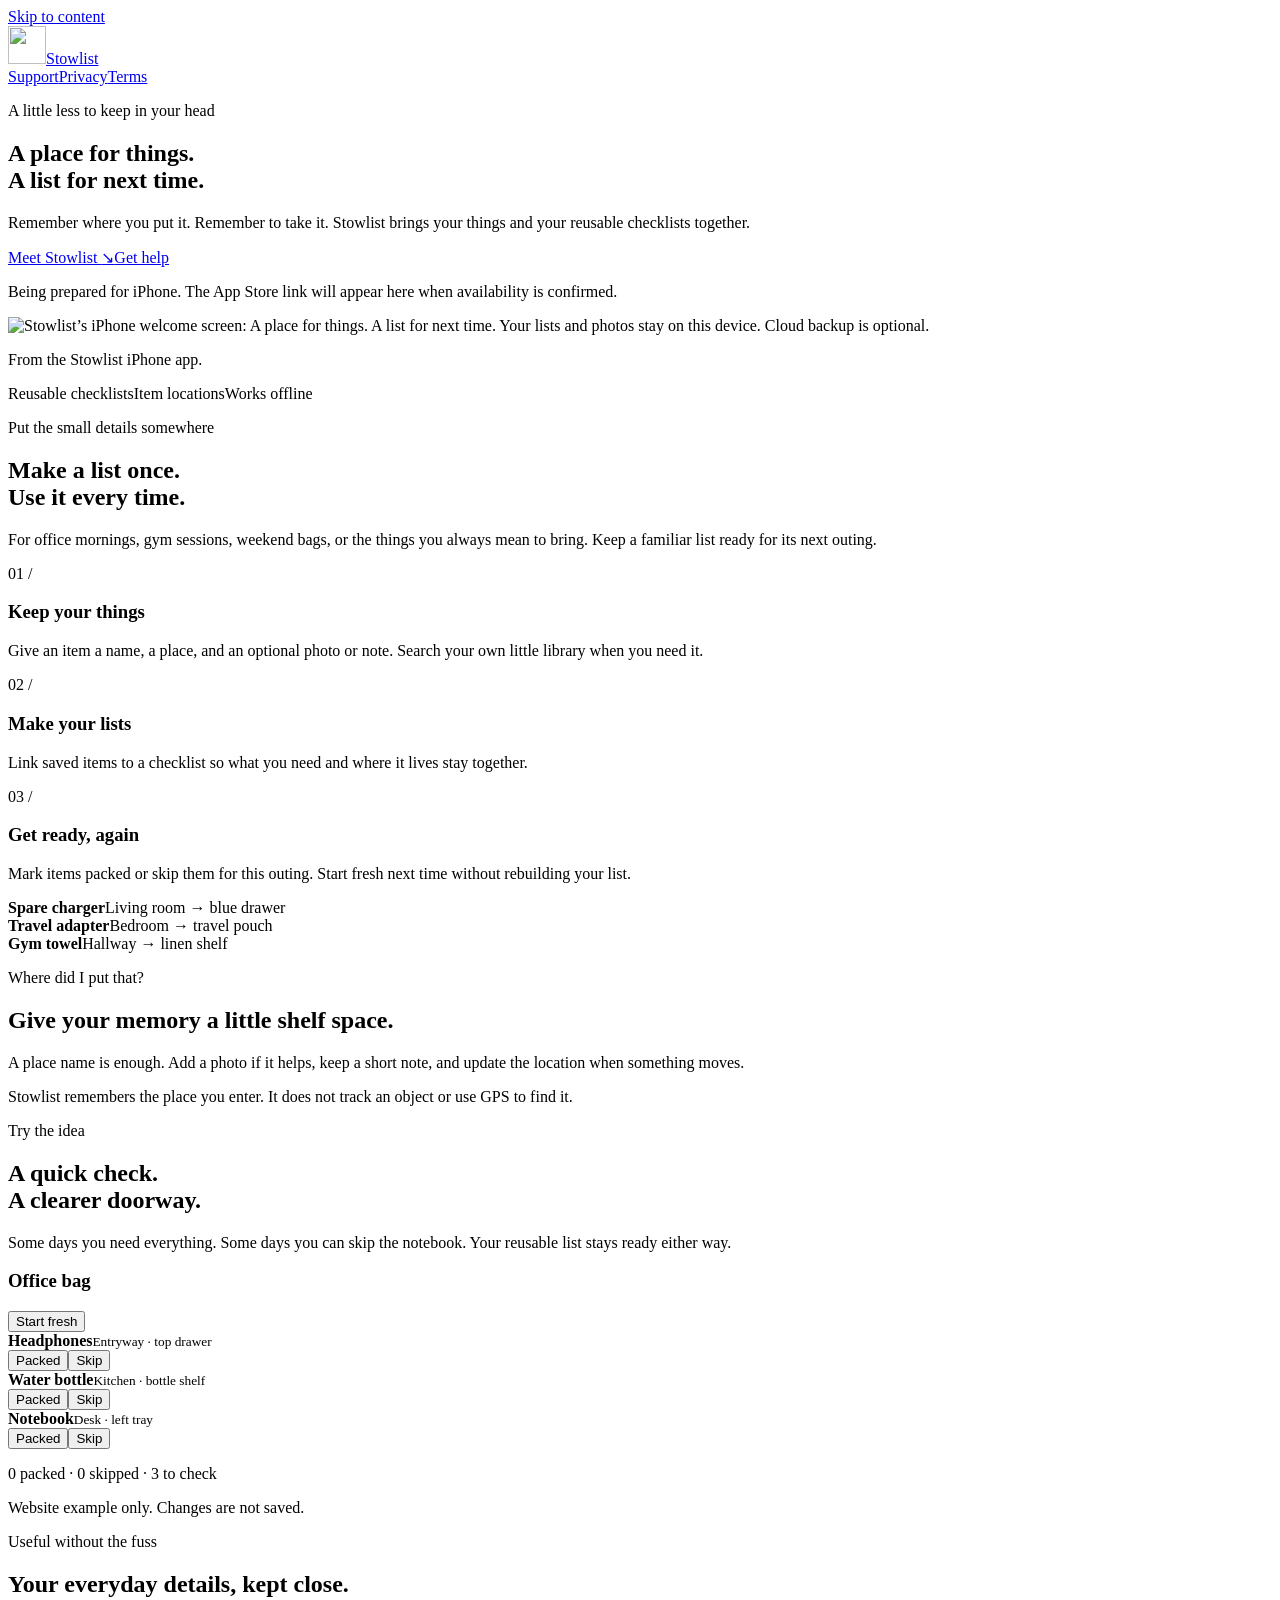
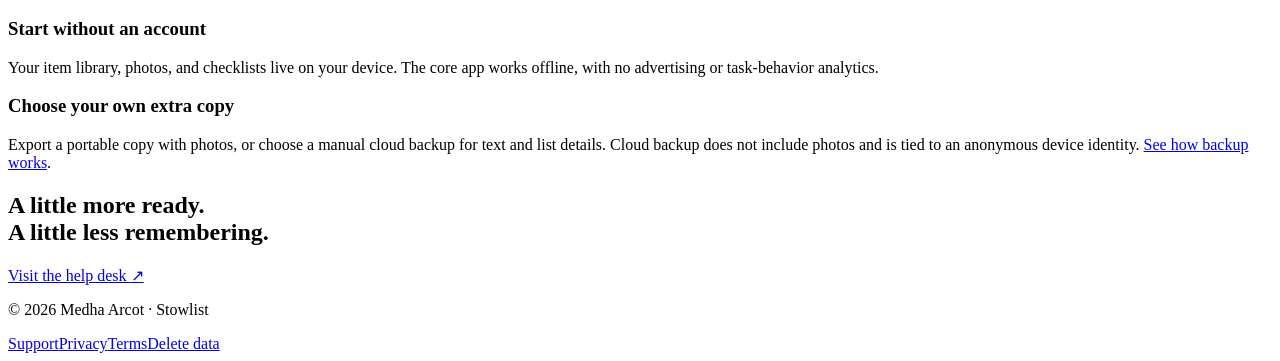
==== index.html @ 293192d2 "Publish Stowlist website root" ====
<!doctype html>
<html lang="en"><head><meta charset="utf-8"><meta name="viewport" content="width=device-width,initial-scale=1"><meta name="theme-color" content="#f6f5ec"><title>Stowlist · A place for things. A list for next time.</title><meta name="description" content="Remember where you put things and what to take next time. Stowlist connects a personal item library with reusable checklists for everyday outings."><link rel="canonical" href="https://vadirajmkulkarni.github.io/stowlist-site/"><meta property="og:title" content="Stowlist · A place for things. A list for next time."><meta property="og:description" content="Your things, their places, and the lists that get you ready."><meta property="og:type" content="website"><meta property="og:url" content="https://vadirajmkulkarni.github.io/stowlist-site/"><link rel="icon" type="image/png" href="assets/stowlist-icon.png"><link rel="stylesheet" href="assets/site.css"><script defer src="assets/demo.js"></script></head>
<body><a class="skip" href="#main">Skip to content</a><div class="shell"><header class="header"><a class="brand" href="./" aria-label="Stowlist home"><img src="assets/stowlist-icon.png" alt="" width="38" height="38">Stowlist</a><nav aria-label="Main navigation"><a href="support/">Support</a><a href="privacy/">Privacy</a><a href="terms/">Terms</a></nav></header>
<main id="main">
<section class="hero" aria-labelledby="hero-title"><div><p class="eyebrow">A little less to keep in your head</p><h1 id="hero-title">A place for things.<br>A list for next time.</h1><p class="lead">Remember where you put it. Remember to take it. Stowlist brings your things and your reusable checklists together.</p><div class="actions"><a class="button" href="#how-it-works">Meet Stowlist <span aria-hidden="true">↘</span></a><a class="text-link" href="support/">Get help</a></div><p class="status">Being prepared for iPhone. The App Store link will appear here when availability is confirmed.</p></div>
<div class="hero-art"><img class="native-preview" src="assets/iphone-welcome.png" alt="Stowlist’s iPhone welcome screen: A place for things. A list for next time. Your lists and photos stay on this device. Cloud backup is optional." width="1206" height="2622"><p class="art-caption">From the Stowlist iPhone app.</p></div></section>
<div class="kicker-band" aria-label="Core features"><span><i class="dot" aria-hidden="true"></i>Reusable checklists</span><span><i class="dot" aria-hidden="true"></i>Item locations</span><span><i class="dot" aria-hidden="true"></i>Works offline</span></div>
<section id="how-it-works" class="section" aria-labelledby="how-title"><div class="section-heading"><div><p class="eyebrow">Put the small details somewhere</p><h2 id="how-title">Make a list once.<br>Use it every time.</h2></div><p>For office mornings, gym sessions, weekend bags, or the things you always mean to bring. Keep a familiar list ready for its next outing.</p></div><div class="steps"><article class="step"><span class="number">01 /</span><h3>Keep your things</h3><p>Give an item a name, a place, and an optional photo or note. Search your own little library when you need it.</p></article><article class="step"><span class="number">02 /</span><h3>Make your lists</h3><p>Link saved items to a checklist so what you need and where it lives stay together.</p></article><article class="step"><span class="number">03 /</span><h3>Get ready, again</h3><p>Mark items packed or skip them for this outing. Start fresh next time without rebuilding your list.</p></article></div></section>
<section class="section feature-split" aria-labelledby="places-title"><div class="place-scene" aria-label="Example item locations"><div class="place-tag"><strong>Spare charger</strong><span>Living room → blue drawer</span></div><div class="place-tag"><strong>Travel adapter</strong><span>Bedroom → travel pouch</span></div><div class="place-tag"><strong>Gym towel</strong><span>Hallway → linen shelf</span></div></div><div class="feature-copy"><p class="eyebrow">Where did I put that?</p><h2 id="places-title">Give your memory a little shelf space.</h2><p>A place name is enough. Add a photo if it helps, keep a short note, and update the location when something moves.</p><p class="small">Stowlist remembers the place you enter. It does not track an object or use GPS to find it.</p></div></section>
<section class="section" aria-labelledby="demo-title"><div class="demo-section"><div><p class="eyebrow">Try the idea</p><h2 id="demo-title">A quick check.<br>A clearer doorway.</h2><p>Some days you need everything. Some days you can skip the notebook. Your reusable list stays ready either way.</p></div><div class="demo" data-demo><div class="demo-head"><h3>Office bag</h3><button class="reset" data-reset type="button">Start fresh</button></div><div class="demo-row" data-demo-row><div class="demo-item"><strong>Headphones</strong><small>Entryway · top drawer</small></div><div class="demo-controls" role="group" aria-label="Headphones"><button type="button" data-choice="packed" aria-pressed="false">Packed</button><button type="button" data-choice="skip" aria-pressed="false">Skip</button></div></div><div class="demo-row" data-demo-row><div class="demo-item"><strong>Water bottle</strong><small>Kitchen · bottle shelf</small></div><div class="demo-controls" role="group" aria-label="Water bottle"><button type="button" data-choice="packed" aria-pressed="false">Packed</button><button type="button" data-choice="skip" aria-pressed="false">Skip</button></div></div><div class="demo-row" data-demo-row><div class="demo-item"><strong>Notebook</strong><small>Desk · left tray</small></div><div class="demo-controls" role="group" aria-label="Notebook"><button type="button" data-choice="packed" aria-pressed="false">Packed</button><button type="button" data-choice="skip" aria-pressed="false">Skip</button></div></div><p class="demo-count" data-demo-count aria-live="polite">0 packed · 0 skipped · 3 to check</p><p class="demo-note">Website example only. Changes are not saved.</p></div></div></section>
<section class="section" aria-labelledby="care-title"><div class="section-heading"><div><p class="eyebrow">Useful without the fuss</p><h2 id="care-title">Your everyday details, kept close.</h2></div></div><div class="care-grid"><article><h3>Start without an account</h3><p>Your item library, photos, and checklists live on your device. The core app works offline, with no advertising or task-behavior analytics.</p></article><article><h3>Choose your own extra copy</h3><p>Export a portable copy with photos, or choose a manual cloud backup for text and list details. Cloud backup does not include photos and is tied to an anonymous device identity. <a href="support/#backup">See how backup works</a>.</p></article></div></section>
<section class="end-note" aria-labelledby="end-title"><h2 id="end-title">A little more ready.<br>A little less remembering.</h2><a class="button" href="support/">Visit the help desk <span aria-hidden="true">↗</span></a></section>
</main><footer><p>© 2026 Medha Arcot · Stowlist</p><div class="footer-links"><a href="support/">Support</a><a href="privacy/">Privacy</a><a href="terms/">Terms</a><a href="delete-data/">Delete data</a></div></footer></div></body></html>
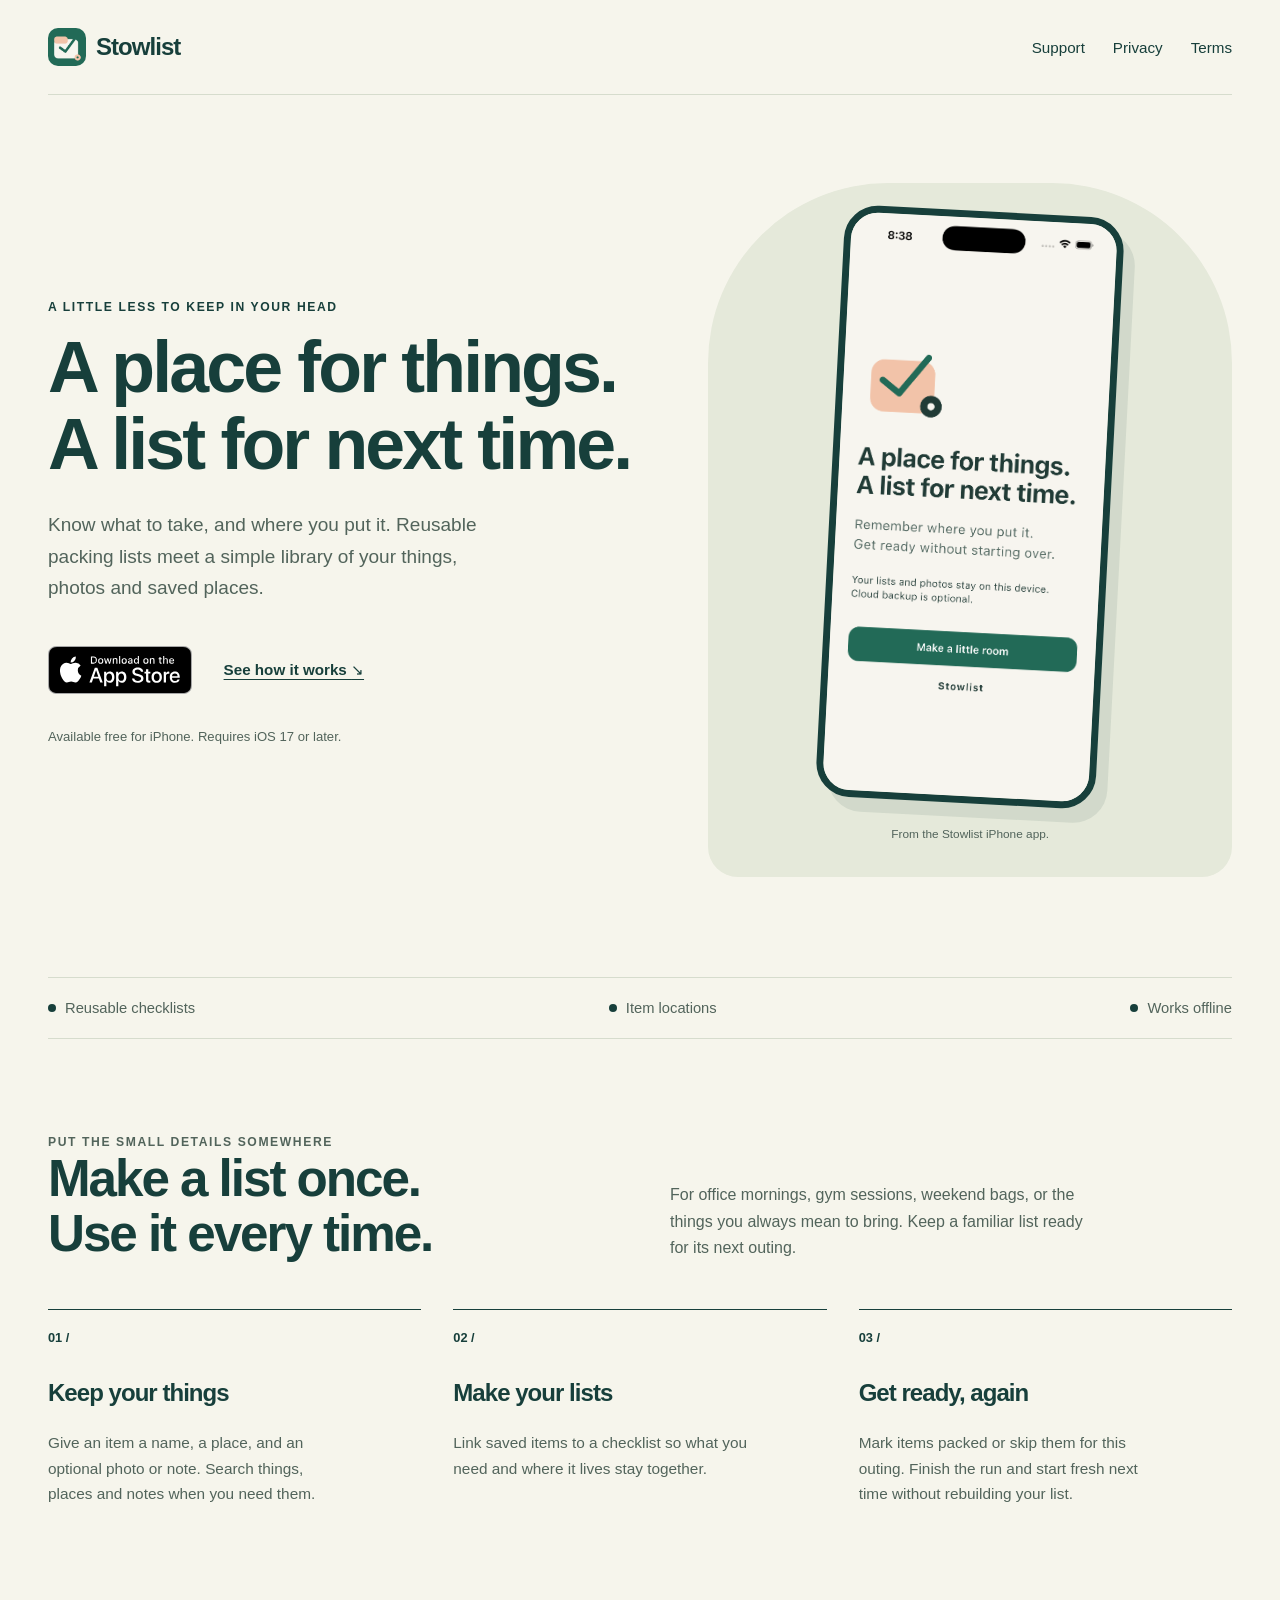
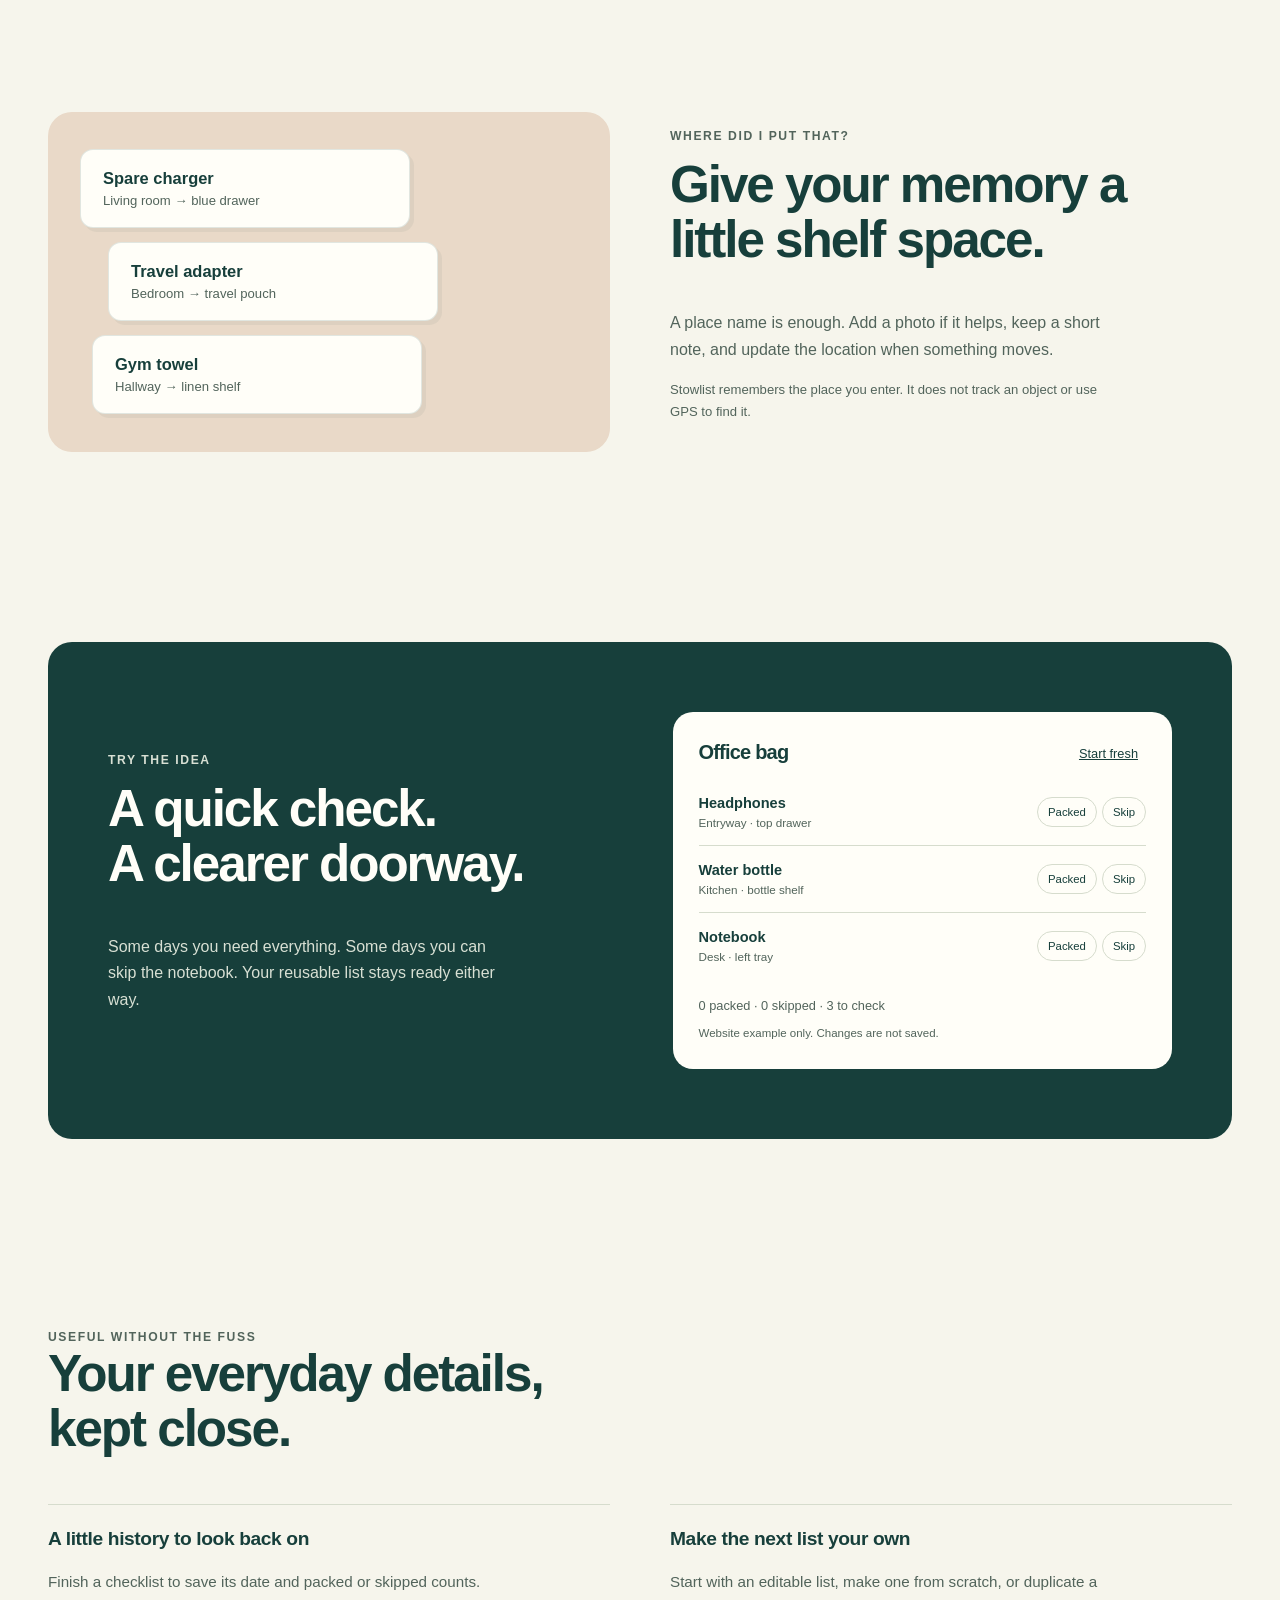
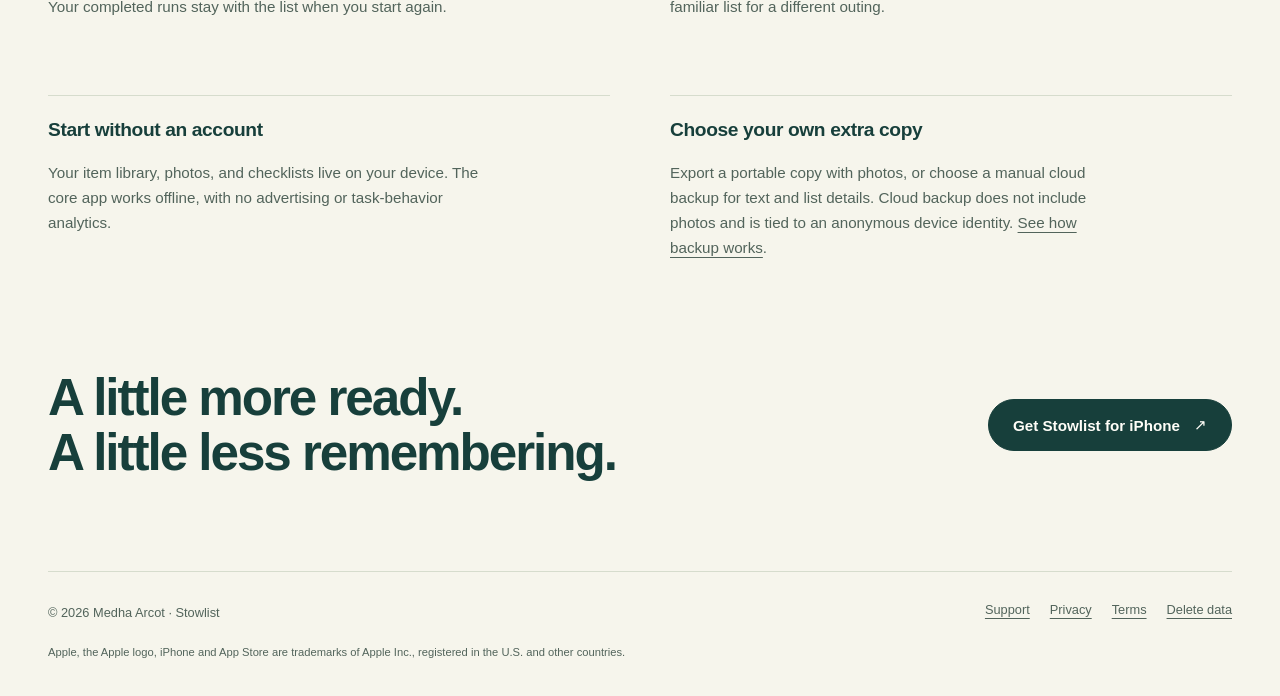
==== commit 06e8310d: "Link live free Stowlist release from website" ====
--- a/index.html
+++ b/index.html
@@ -1,13 +1,13 @@
 <!doctype html>
-<html lang="en"><head><meta charset="utf-8"><meta name="viewport" content="width=device-width,initial-scale=1"><meta name="theme-color" content="#f6f5ec"><title>Stowlist · A place for things. A list for next time.</title><meta name="description" content="Remember where you put things and what to take next time. Stowlist connects a personal item library with reusable checklists for everyday outings."><link rel="canonical" href="https://vadirajmkulkarni.github.io/stowlist-site/"><meta property="og:title" content="Stowlist · A place for things. A list for next time."><meta property="og:description" content="Your things, their places, and the lists that get you ready."><meta property="og:type" content="website"><meta property="og:url" content="https://vadirajmkulkarni.github.io/stowlist-site/"><link rel="icon" type="image/png" href="assets/stowlist-icon.png"><link rel="stylesheet" href="assets/site.css"><script defer src="assets/demo.js"></script></head>
+<html lang="en"><head><meta charset="utf-8"><meta name="viewport" content="width=device-width,initial-scale=1"><meta name="theme-color" content="#f6f5ec"><title>Stowlist · Free packing lists and item locations for iPhone</title><meta name="description" content="Free reusable packing lists for iPhone. Save your things, photos and places, search when you need them, and get ready without rebuilding your list."><link rel="canonical" href="https://vadirajmkulkarni.github.io/stowlist-site/"><meta property="og:title" content="Stowlist · A place for things. A list for next time."><meta property="og:description" content="Free for iPhone. Reusable packing lists, saved item locations, photos and a little less to remember."><meta property="og:type" content="website"><meta property="og:url" content="https://vadirajmkulkarni.github.io/stowlist-site/"><meta property="og:image" content="https://vadirajmkulkarni.github.io/stowlist-site/assets/stowlist-icon.png"><meta property="og:image:width" content="1024"><meta property="og:image:height" content="1024"><meta property="og:image:alt" content="Stowlist app icon"><meta name="twitter:card" content="summary"><meta name="apple-itunes-app" content="app-id=6824032893"><link rel="icon" type="image/png" href="assets/stowlist-icon.png"><link rel="stylesheet" href="assets/site.css"><script type="application/ld+json">{"@context":"https://schema.org","@type":"SoftwareApplication","name":"Stowlist: Lists & Places","url":"https://vadirajmkulkarni.github.io/stowlist-site/","downloadUrl":"https://apps.apple.com/app/id6824032893","installUrl":"https://apps.apple.com/app/id6824032893","applicationCategory":"ProductivityApplication","operatingSystem":"iOS 17.0 or later","isAccessibleForFree":true,"softwareVersion":"1.0.0","datePublished":"2026-11-02","image":"https://vadirajmkulkarni.github.io/stowlist-site/assets/stowlist-icon.png","screenshot":"https://vadirajmkulkarni.github.io/stowlist-site/assets/iphone-welcome.png","description":"Reusable checklists linked to your things and their saved places, with photos, search, completed-run history and optional backups.","author":{"@type":"Person","name":"Medha Arcot"},"offers":{"@type":"Offer","price":"0","priceCurrency":"INR","url":"https://apps.apple.com/app/id6824032893"}}</script><script defer src="assets/demo.js"></script></head>
 <body><a class="skip" href="#main">Skip to content</a><div class="shell"><header class="header"><a class="brand" href="./" aria-label="Stowlist home"><img src="assets/stowlist-icon.png" alt="" width="38" height="38">Stowlist</a><nav aria-label="Main navigation"><a href="support/">Support</a><a href="privacy/">Privacy</a><a href="terms/">Terms</a></nav></header>
 <main id="main">
-<section class="hero" aria-labelledby="hero-title"><div><p class="eyebrow">A little less to keep in your head</p><h1 id="hero-title">A place for things.<br>A list for next time.</h1><p class="lead">Remember where you put it. Remember to take it. Stowlist brings your things and your reusable checklists together.</p><div class="actions"><a class="button" href="#how-it-works">Meet Stowlist <span aria-hidden="true">↘</span></a><a class="text-link" href="support/">Get help</a></div><p class="status">Being prepared for iPhone. The App Store link will appear here when availability is confirmed.</p></div>
+<section class="hero" aria-labelledby="hero-title"><div><p class="eyebrow">A little less to keep in your head</p><h1 id="hero-title">A place for things.<br>A list for next time.</h1><p class="lead">Know what to take, and where you put it. Reusable packing lists meet a simple library of your things, photos and saved places.</p><div class="actions download-actions"><a class="app-store-badge" href="https://apps.apple.com/app/id6824032893" aria-label="Download Stowlist free on the App Store"><img src="assets/download-on-the-app-store.svg" alt="Download on the App Store" width="144" height="48"></a><a class="text-link" href="#how-it-works">See how it works <span aria-hidden="true">↘</span></a></div><p class="status">Available free for iPhone. Requires iOS 17 or later.</p></div>
 <div class="hero-art"><img class="native-preview" src="assets/iphone-welcome.png" alt="Stowlist’s iPhone welcome screen: A place for things. A list for next time. Your lists and photos stay on this device. Cloud backup is optional." width="1206" height="2622"><p class="art-caption">From the Stowlist iPhone app.</p></div></section>
 <div class="kicker-band" aria-label="Core features"><span><i class="dot" aria-hidden="true"></i>Reusable checklists</span><span><i class="dot" aria-hidden="true"></i>Item locations</span><span><i class="dot" aria-hidden="true"></i>Works offline</span></div>
-<section id="how-it-works" class="section" aria-labelledby="how-title"><div class="section-heading"><div><p class="eyebrow">Put the small details somewhere</p><h2 id="how-title">Make a list once.<br>Use it every time.</h2></div><p>For office mornings, gym sessions, weekend bags, or the things you always mean to bring. Keep a familiar list ready for its next outing.</p></div><div class="steps"><article class="step"><span class="number">01 /</span><h3>Keep your things</h3><p>Give an item a name, a place, and an optional photo or note. Search your own little library when you need it.</p></article><article class="step"><span class="number">02 /</span><h3>Make your lists</h3><p>Link saved items to a checklist so what you need and where it lives stay together.</p></article><article class="step"><span class="number">03 /</span><h3>Get ready, again</h3><p>Mark items packed or skip them for this outing. Start fresh next time without rebuilding your list.</p></article></div></section>
+<section id="how-it-works" class="section" aria-labelledby="how-title"><div class="section-heading"><div><p class="eyebrow">Put the small details somewhere</p><h2 id="how-title">Make a list once.<br>Use it every time.</h2></div><p>For office mornings, gym sessions, weekend bags, or the things you always mean to bring. Keep a familiar list ready for its next outing.</p></div><div class="steps"><article class="step"><span class="number">01 /</span><h3>Keep your things</h3><p>Give an item a name, a place, and an optional photo or note. Search things, places and notes when you need them.</p></article><article class="step"><span class="number">02 /</span><h3>Make your lists</h3><p>Link saved items to a checklist so what you need and where it lives stay together.</p></article><article class="step"><span class="number">03 /</span><h3>Get ready, again</h3><p>Mark items packed or skip them for this outing. Finish the run and start fresh next time without rebuilding your list.</p></article></div></section>
 <section class="section feature-split" aria-labelledby="places-title"><div class="place-scene" aria-label="Example item locations"><div class="place-tag"><strong>Spare charger</strong><span>Living room → blue drawer</span></div><div class="place-tag"><strong>Travel adapter</strong><span>Bedroom → travel pouch</span></div><div class="place-tag"><strong>Gym towel</strong><span>Hallway → linen shelf</span></div></div><div class="feature-copy"><p class="eyebrow">Where did I put that?</p><h2 id="places-title">Give your memory a little shelf space.</h2><p>A place name is enough. Add a photo if it helps, keep a short note, and update the location when something moves.</p><p class="small">Stowlist remembers the place you enter. It does not track an object or use GPS to find it.</p></div></section>
 <section class="section" aria-labelledby="demo-title"><div class="demo-section"><div><p class="eyebrow">Try the idea</p><h2 id="demo-title">A quick check.<br>A clearer doorway.</h2><p>Some days you need everything. Some days you can skip the notebook. Your reusable list stays ready either way.</p></div><div class="demo" data-demo><div class="demo-head"><h3>Office bag</h3><button class="reset" data-reset type="button">Start fresh</button></div><div class="demo-row" data-demo-row><div class="demo-item"><strong>Headphones</strong><small>Entryway · top drawer</small></div><div class="demo-controls" role="group" aria-label="Headphones"><button type="button" data-choice="packed" aria-pressed="false">Packed</button><button type="button" data-choice="skip" aria-pressed="false">Skip</button></div></div><div class="demo-row" data-demo-row><div class="demo-item"><strong>Water bottle</strong><small>Kitchen · bottle shelf</small></div><div class="demo-controls" role="group" aria-label="Water bottle"><button type="button" data-choice="packed" aria-pressed="false">Packed</button><button type="button" data-choice="skip" aria-pressed="false">Skip</button></div></div><div class="demo-row" data-demo-row><div class="demo-item"><strong>Notebook</strong><small>Desk · left tray</small></div><div class="demo-controls" role="group" aria-label="Notebook"><button type="button" data-choice="packed" aria-pressed="false">Packed</button><button type="button" data-choice="skip" aria-pressed="false">Skip</button></div></div><p class="demo-count" data-demo-count aria-live="polite">0 packed · 0 skipped · 3 to check</p><p class="demo-note">Website example only. Changes are not saved.</p></div></div></section>
-<section class="section" aria-labelledby="care-title"><div class="section-heading"><div><p class="eyebrow">Useful without the fuss</p><h2 id="care-title">Your everyday details, kept close.</h2></div></div><div class="care-grid"><article><h3>Start without an account</h3><p>Your item library, photos, and checklists live on your device. The core app works offline, with no advertising or task-behavior analytics.</p></article><article><h3>Choose your own extra copy</h3><p>Export a portable copy with photos, or choose a manual cloud backup for text and list details. Cloud backup does not include photos and is tied to an anonymous device identity. <a href="support/#backup">See how backup works</a>.</p></article></div></section>
-<section class="end-note" aria-labelledby="end-title"><h2 id="end-title">A little more ready.<br>A little less remembering.</h2><a class="button" href="support/">Visit the help desk <span aria-hidden="true">↗</span></a></section>
-</main><footer><p>© 2026 Medha Arcot · Stowlist</p><div class="footer-links"><a href="support/">Support</a><a href="privacy/">Privacy</a><a href="terms/">Terms</a><a href="delete-data/">Delete data</a></div></footer></div></body></html>
+<section class="section" aria-labelledby="care-title"><div class="section-heading"><div><p class="eyebrow">Useful without the fuss</p><h2 id="care-title">Your everyday details, kept close.</h2></div></div><div class="care-grid"><article><h3>A little history to look back on</h3><p>Finish a checklist to save its date and packed or skipped counts. Your completed runs stay with the list when you start again.</p></article><article><h3>Make the next list your own</h3><p>Start with an editable list, make one from scratch, or duplicate a familiar list for a different outing.</p></article><article><h3>Start without an account</h3><p>Your item library, photos, and checklists live on your device. The core app works offline, with no advertising or task-behavior analytics.</p></article><article><h3>Choose your own extra copy</h3><p>Export a portable copy with photos, or choose a manual cloud backup for text and list details. Cloud backup does not include photos and is tied to an anonymous device identity. <a href="support/#backup">See how backup works</a>.</p></article></div></section>
+<section class="end-note" aria-labelledby="end-title"><h2 id="end-title">A little more ready.<br>A little less remembering.</h2><a class="button" href="https://apps.apple.com/app/id6824032893">Get Stowlist for iPhone <span aria-hidden="true">↗</span></a></section>
+</main><footer><p>© 2026 Medha Arcot · Stowlist</p><div class="footer-links"><a href="support/">Support</a><a href="privacy/">Privacy</a><a href="terms/">Terms</a><a href="delete-data/">Delete data</a></div><p class="trademark">Apple, the Apple logo, iPhone and App Store are trademarks of Apple Inc., registered in the U.S. and other countries.</p></footer></div></body></html>
--- a/assets/site.css
+++ b/assets/site.css
@@ -0,0 +1,12 @@
+@charset "UTF-8";
+:root{--paper:#f6f5ec;--ink:#173f3b;--muted:#52645b;--line:#d6dccd;--lime:#d9ef8b;--coral:#e6a38b;--white:#fffef8;--radius:24px;font-family:-apple-system,BlinkMacSystemFont,"Segoe UI",sans-serif;color:var(--ink);background:var(--paper);font-synthesis:none;scroll-behavior:smooth}
+*{box-sizing:border-box}body{margin:0}a{color:inherit;text-underline-offset:4px}button{font:inherit;color:inherit}a,button,summary{-webkit-tap-highlight-color:transparent}a:focus-visible,button:focus-visible,summary:focus-visible{outline:3px solid #a24c32;outline-offset:5px}img{max-width:100%;height:auto}button{cursor:pointer}p{line-height:1.65}h1,h2,h3,p{margin-top:0}h1,h2,h3{letter-spacing:-.04em;line-height:1.08}h1{font-size:clamp(3rem,7.3vw,6.6rem);font-weight:650}h2{font-size:clamp(2rem,4vw,3.65rem);font-weight:620}h3{font-size:1.5rem;font-weight:630}main{min-height:60vh}.shell{max-width:1320px;margin:auto;padding:0 48px}.skip{position:absolute;left:16px;top:-80px;background:var(--ink);color:white;padding:12px;z-index:10}.skip:focus{top:12px}.header{display:flex;align-items:center;justify-content:space-between;gap:24px;padding:28px 0;border-bottom:1px solid var(--line)}.brand{display:inline-flex;align-items:center;gap:10px;text-decoration:none;font-size:1.5rem;font-weight:700;letter-spacing:-.04em}.brand img{width:38px;height:38px}.header nav{display:flex;flex-wrap:wrap;gap:28px;font-size:.95rem}.header nav a{text-decoration:none}.header nav a:hover,.header nav a[aria-current]{text-decoration:underline}.eyebrow{font-size:.76rem;line-height:1.4;font-weight:750;letter-spacing:.13em;text-transform:uppercase}.hero{display:grid;grid-template-columns:1.06fr .94fr;align-items:center;gap:70px;padding:88px 0 100px}.hero h1{max-width:750px;margin-bottom:26px}.hero .lead{font-size:1.19rem;max-width:440px;color:var(--muted);line-height:1.65}.actions{display:flex;align-items:center;flex-wrap:wrap;gap:20px;margin:30px 0 20px}.button{display:inline-flex;align-items:center;justify-content:center;gap:14px;padding:16px 24px;background:var(--ink);color:var(--white);border:1px solid var(--ink);border-radius:50px;text-decoration:none;font-size:.95rem;font-weight:650}.button:hover{background:#245b54}.text-link{font-size:.95rem;font-weight:600}.status{font-size:.82rem;color:var(--muted);max-width:380px}.hero-art{position:relative;padding:28px 22px 32px;background:#e5e9da;border-radius:180px 180px 30px 30px;isolation:isolate}.art-caption{text-align:center;margin:22px 0 0;font-size:.74rem;color:var(--muted)}.kicker-band{display:flex;justify-content:space-between;align-items:center;gap:20px;border-top:1px solid var(--line);border-bottom:1px solid var(--line);padding:22px 0;color:var(--muted);font-size:.92rem}.kicker-band span{display:flex;align-items:center;gap:9px}.dot{width:8px;height:8px;border-radius:50%;background:var(--ink)}.section{padding:95px 0}.section-heading{display:grid;grid-template-columns:1fr 1fr;gap:60px;align-items:end;margin-bottom:48px}.section-heading h2{max-width:550px;margin-bottom:0}.section-heading p{max-width:420px;margin-bottom:0;color:var(--muted)}.steps{display:grid;grid-template-columns:repeat(3,1fr);gap:32px}.step{border-top:1px solid var(--ink);padding-top:20px}.step .number{font-size:.8rem;font-weight:650;display:block;margin-bottom:35px}.step p{font-size:.96rem;color:var(--muted);max-width:300px}.feature-split{display:grid;grid-template-columns:1fr 1fr;gap:60px;align-items:center}.place-scene{min-height:340px;background:#e9d9c8;border-radius:var(--radius);padding:32px;display:flex;flex-direction:column;justify-content:center;gap:14px}.place-tag{background:var(--white);border:1px solid #173f3b20;box-shadow:4px 4px 0 #173f3b0e;padding:19px 22px;border-radius:13px;max-width:330px}.place-tag:nth-child(2){margin-left:28px}.place-tag:nth-child(3){margin-left:12px}.place-tag strong{font-size:1.03rem;display:block}.place-tag span{font-size:.82rem;color:var(--muted);display:block;margin-top:5px}.feature-copy h2{max-width:470px}.feature-copy p{max-width:430px;color:var(--muted)}.feature-copy .small{font-size:.82rem}.demo-section{background:var(--ink);color:var(--white);padding:70px 60px;border-radius:var(--radius);display:grid;grid-template-columns:1fr 1fr;gap:65px;align-items:center}.demo-section h2{max-width:470px}.demo-section p{color:#d8e0d4;max-width:390px}.demo{background:var(--white);color:var(--ink);border-radius:20px;padding:26px}.demo-head{display:flex;align-items:center;justify-content:space-between;gap:14px;margin-bottom:10px}.demo-head h3{font-size:1.25rem;margin:0}.reset{border:0;background:transparent;text-decoration:underline;font-size:.8rem;padding:8px}.demo-row{padding:16px 0;border-bottom:1px solid var(--line);display:flex;align-items:center;justify-content:space-between;gap:10px}.demo-row:last-of-type{border-bottom:0}.demo-item strong{display:block;font-size:.91rem}.demo-item small{display:block;font-size:.73rem;color:var(--muted);margin-top:5px}.demo-controls{display:flex;gap:5px}.demo-controls button{border:1px solid var(--line);background:transparent;border-radius:30px;font-size:.71rem;padding:8px 10px}.demo-controls button[aria-pressed=true]{background:var(--lime);border-color:var(--ink)}.demo-controls button[data-choice=skip][aria-pressed=true]{background:#ecebe1}.demo-count{font-size:.8rem!important;color:var(--muted)!important;margin:16px 0 0}.demo-note{font-size:.72rem!important;color:var(--muted)!important;margin:8px 0 0}.care-grid{display:grid;grid-template-columns:1fr 1fr;gap:60px}.care-grid h3{font-size:1.2rem;letter-spacing:-.02em}.care-grid p{color:var(--muted);font-size:.95rem;max-width:450px}.care-grid article{border-top:1px solid var(--line);padding-top:24px}.end-note{padding:0 0 90px;display:flex;align-items:center;justify-content:space-between;gap:30px}.end-note h2{max-width:650px;margin:0}.end-note .button{flex-shrink:0}footer{padding:30px 0 35px;border-top:1px solid var(--line);display:flex;justify-content:space-between;gap:20px;flex-wrap:wrap;font-size:.8rem;color:var(--muted)}.footer-links{display:flex;flex-wrap:wrap;gap:20px}footer p{margin:0}.legal{max-width:780px;margin:auto;padding:70px 0 100px}.doc-heading{margin-bottom:36px}.doc-heading h1{font-size:clamp(2.8rem,6vw,4.6rem);margin-bottom:24px}.doc-heading .lead{font-size:1.2rem;color:var(--muted);max-width:630px}.meta{font-size:.8rem;color:var(--muted)}.legal h2{font-size:1.45rem;letter-spacing:-.025em;margin:36px 0 14px;line-height:1.25}.legal h3{font-size:1.12rem;margin:26px 0 10px;letter-spacing:-.015em}.legal p,.legal li{font-size:.98rem;line-height:1.75;color:#344d42}.legal ul,.legal ol{padding-left:24px}.legal li{padding-left:4px;margin:8px 0}.notice{background:#e5ead9;border-radius:18px;padding:24px 28px;margin:30px 0}.notice p{margin:8px 0 0}.doc-contact{border-top:1px solid var(--line);margin-top:44px;padding-top:12px}.doc-contact a{overflow-wrap:anywhere}.legal details{border-top:1px solid var(--line);padding:20px 0}.legal details:last-of-type{border-bottom:1px solid var(--line)}.legal summary{cursor:pointer;font-size:1rem;font-weight:650;line-height:1.5}.legal details p{margin:15px 0 0}.legal .button{color:var(--white)}.legal a{overflow-wrap:anywhere}.legal .note{font-size:.83rem;color:var(--muted)}
+@media(max-width:1000px){.shell{padding:0 32px}.hero{gap:36px;padding-top:65px}.section-heading{gap:35px}.demo-section{gap:35px;padding:50px 36px}.feature-split{gap:36px}}
+@media(max-width:720px){.shell{padding:0 22px}.header{padding:22px 0;gap:18px;align-items:flex-start}.brand{font-size:1.3rem}.brand img{width:32px;height:32px}.header nav{gap:12px 16px;font-size:.79rem;justify-content:flex-end;padding-top:8px}.hero{grid-template-columns:1fr;gap:35px;padding:54px 0 55px}.hero h1{font-size:clamp(3.1rem,12vw,5rem);max-width:500px}.hero .lead{font-size:1.08rem}.hero-art{max-width:450px;width:100%;margin:auto;padding:28px 25px}.kicker-band{flex-wrap:wrap;justify-content:center;font-size:.8rem;padding:20px 0;gap:16px 25px}.section{padding:60px 0}.section-heading{grid-template-columns:1fr;gap:20px;margin-bottom:35px}.section-heading h2{max-width:450px}.steps{grid-template-columns:1fr;gap:20px}.step{display:grid;grid-template-columns:34px 1fr;column-gap:16px;padding-top:18px}.step .number{grid-row:span 2;margin:5px 0 0}.step h3{margin-bottom:12px;font-size:1.35rem}.step p{max-width:none;margin-bottom:0}.feature-split{grid-template-columns:1fr;gap:30px}.place-scene{min-height:300px;padding:24px}.feature-copy h2{max-width:500px}.demo-section{grid-template-columns:1fr;gap:28px;padding:35px 22px}.demo-section h2{margin-bottom:18px}.demo-section p{margin-bottom:0}.demo{padding:20px 18px}.demo-section .demo-count{margin-top:18px}.demo-section .demo-note{margin-top:9px}.care-grid{grid-template-columns:1fr;gap:20px}.care-grid p{max-width:none}.end-note{align-items:flex-start;flex-direction:column;padding-bottom:60px;gap:25px}.end-note h2{font-size:2.4rem}.legal{padding:50px 0 70px}.legal h2{font-size:1.35rem}.notice{padding:22px}footer{gap:20px;font-size:.76rem}.footer-links{gap:14px}}
+.brand img{border-radius:10px}.native-preview{display:block;width:min(100%,280px);height:auto;margin:0 auto;border:7px solid var(--ink);border-radius:34px;box-shadow:12px 14px 0 #173f3b18;transform:rotate(3deg)}
+@media(max-width:380px){.demo-row{flex-wrap:wrap;gap:12px}.demo-controls{margin-left:auto}.header nav{max-width:130px}}
+@media(prefers-reduced-motion:reduce){:root{scroll-behavior:auto}}
+
+/* The official App Store artwork stays unmodified, with 12px clear space around its 48px height. */
+.download-actions{gap:20px;margin-left:-12px}.app-store-badge{display:inline-flex;padding:12px;line-height:0;border-radius:10px}.app-store-badge img{display:block;height:48px;width:auto;max-width:none}.app-store-badge:hover{opacity:.88}.hero h1{font-size:clamp(3rem,5.6vw,5rem)}footer .trademark{flex-basis:100%;font-size:.7rem}
+@media(max-width:720px){.hero h1{font-size:clamp(2.75rem,10.6vw,4.25rem)}.download-actions{gap:8px 16px}}
